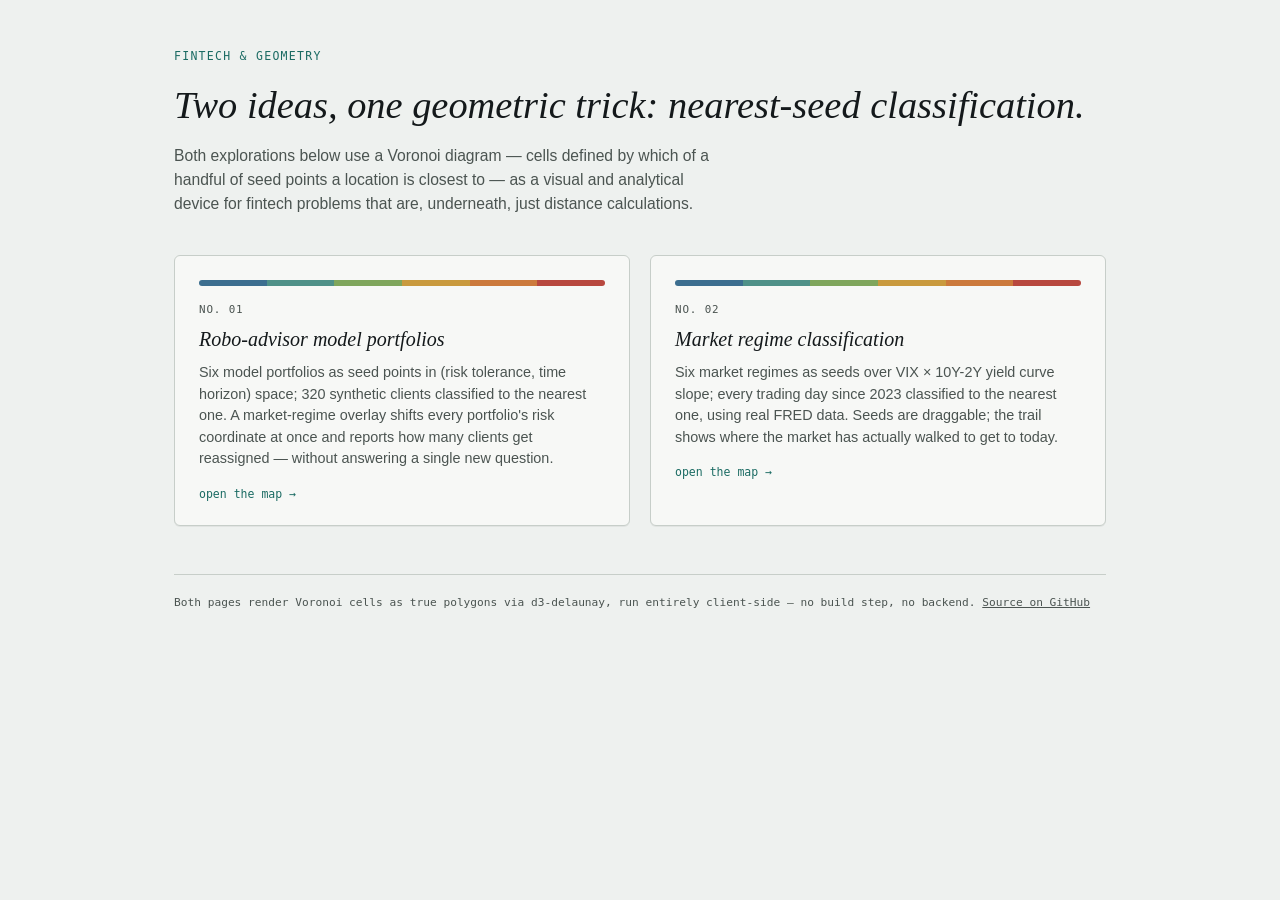
==== index.html @ 3f83c4bc "Add landing page and README hero image for portfolio presentation index.html links the two explorati" ====
<!doctype html>
<html lang="en">
<head>
<meta charset="utf-8">
<meta name="viewport" content="width=device-width, initial-scale=1">
<title>Voronoi Fintech Explorations</title>
<link rel="icon" type="image/x-icon" href="./favicon.ico">
<style>
  :root {
    --paper: #eef1ef;
    --paper-2: #e3e7e4;
    --ink: #14191b;
    --ink-soft: #4b5451;
    --line: #c7cec9;
    --accent: #1b6b63;
    --accent-ink: #eef7f5;
    --card-bg: #f7f8f6;
    --shadow: 0 1px 0 rgba(20,25,27,0.06);

    --c1: #3c6e8f;
    --c2: #4f9188;
    --c3: #7fa65c;
    --c4: #c99a3e;
    --c5: #cc7a3c;
    --c6: #b8483f;

    --font-display: Georgia, "Iowan Old Style", "Palatino Linotype", "URW Palladio L", serif;
    --font-body: -apple-system, "Segoe UI", "Helvetica Neue", Arial, sans-serif;
    --font-mono: ui-monospace, "SF Mono", "Cascadia Mono", "Consolas", monospace;
  }

  @media (prefers-color-scheme: dark) {
    :root {
      --paper: #12161a; --paper-2: #191f24; --ink: #e9edea; --ink-soft: #9aa6a1; --line: #2b3339;
      --accent: #4fb3a4; --accent-ink: #0d1a18; --card-bg: #171d21; --shadow: 0 1px 0 rgba(0,0,0,0.4);
      --c1: #6fa2c4; --c2: #6fbdb0; --c3: #a3c47c; --c4: #e0b95c; --c5: #e0955c; --c6: #d4726a;
    }
  }
  :root[data-theme="dark"] {
    --paper: #12161a; --paper-2: #191f24; --ink: #e9edea; --ink-soft: #9aa6a1; --line: #2b3339;
    --accent: #4fb3a4; --accent-ink: #0d1a18; --card-bg: #171d21; --shadow: 0 1px 0 rgba(0,0,0,0.4);
    --c1: #6fa2c4; --c2: #6fbdb0; --c3: #a3c47c; --c4: #e0b95c; --c5: #e0955c; --c6: #d4726a;
  }
  :root[data-theme="light"] {
    --paper: #eef1ef; --paper-2: #e3e7e4; --ink: #14191b; --ink-soft: #4b5451; --line: #c7cec9;
    --accent: #1b6b63; --accent-ink: #eef7f5; --card-bg: #f7f8f6; --shadow: 0 1px 0 rgba(20,25,27,0.06);
    --c1: #3c6e8f; --c2: #4f9188; --c3: #7fa65c; --c4: #c99a3e; --c5: #cc7a3c; --c6: #b8483f;
  }

  * { box-sizing: border-box; }
  html, body { margin: 0; padding: 0; }
  body {
    background: var(--paper);
    color: var(--ink);
    font-family: var(--font-body);
    font-size: 15px;
    line-height: 1.5;
  }
  .wrap {
    max-width: 980px;
    margin: 0 auto;
    padding: 3rem 1.5rem 4rem;
  }
  .eyebrow {
    font-family: var(--font-mono);
    font-size: 0.72rem;
    letter-spacing: 0.11em;
    text-transform: uppercase;
    color: var(--accent);
    margin-bottom: 0.75rem;
  }
  h1 {
    font-family: var(--font-display);
    font-weight: 400;
    font-style: italic;
    font-size: clamp(1.7rem, 3.4vw, 2.4rem);
    margin: 0 0 0.6rem;
    text-wrap: balance;
  }
  .thesis {
    max-width: 62ch;
    color: var(--ink-soft);
    font-size: 0.98rem;
    margin: 0 0 2.5rem;
  }

  .grid {
    display: grid;
    grid-template-columns: 1fr 1fr;
    gap: 1.25rem;
  }
  @media (max-width: 720px) {
    .grid { grid-template-columns: 1fr; }
  }

  a.card {
    display: block;
    background: var(--card-bg);
    border: 1px solid var(--line);
    border-radius: 6px;
    box-shadow: var(--shadow);
    padding: 1.5rem 1.5rem 1.35rem;
    text-decoration: none;
    color: inherit;
    transition: transform 0.12s ease, box-shadow 0.12s ease;
  }
  a.card:hover { transform: translateY(-2px); box-shadow: 0 4px 14px rgba(20,25,27,0.10); }
  a.card:focus-visible { outline: 2px solid var(--accent); outline-offset: 3px; }

  .swatch-row {
    display: flex;
    height: 6px;
    border-radius: 3px;
    overflow: hidden;
    margin-bottom: 1rem;
  }
  .swatch-row span { flex: 1; }

  .card-no {
    font-family: var(--font-mono);
    font-size: 0.68rem;
    letter-spacing: 0.08em;
    text-transform: uppercase;
    color: var(--ink-soft);
    margin-bottom: 0.35rem;
  }
  .card h2 {
    font-family: var(--font-display);
    font-style: italic;
    font-weight: 400;
    font-size: 1.25rem;
    margin: 0 0 0.5rem;
  }
  .card p {
    margin: 0 0 1rem;
    color: var(--ink-soft);
    font-size: 0.9rem;
  }
  .card-open {
    font-family: var(--font-mono);
    font-size: 0.72rem;
    color: var(--accent);
  }

  footer {
    margin-top: 3rem;
    padding-top: 1.25rem;
    border-top: 1px solid var(--line);
    font-family: var(--font-mono);
    font-size: 0.7rem;
    color: var(--ink-soft);
  }
  footer a { color: var(--ink-soft); }
</style>
</head>
<body>
<div class="wrap">
  <div class="eyebrow">Fintech &amp; Geometry</div>
  <h1>Two ideas, one geometric trick: nearest-seed classification.</h1>
  <p class="thesis">
    Both explorations below use a Voronoi diagram — cells defined by which of a
    handful of seed points a location is closest to — as a visual and analytical
    device for fintech problems that are, underneath, just distance calculations.
  </p>

  <div class="grid">
    <a class="card" href="./voronoi-robo.html">
      <div class="swatch-row">
        <span style="background:var(--c1)"></span><span style="background:var(--c2)"></span>
        <span style="background:var(--c3)"></span><span style="background:var(--c4)"></span>
        <span style="background:var(--c5)"></span><span style="background:var(--c6)"></span>
      </div>
      <div class="card-no">No. 01</div>
      <h2>Robo-advisor model portfolios</h2>
      <p>
        Six model portfolios as seed points in (risk tolerance, time horizon)
        space; 320 synthetic clients classified to the nearest one. A market-regime
        overlay shifts every portfolio's risk coordinate at once and reports how
        many clients get reassigned — without answering a single new question.
      </p>
      <div class="card-open">open the map →</div>
    </a>

    <a class="card" href="./voronoi-regime.html">
      <div class="swatch-row">
        <span style="background:var(--c1)"></span><span style="background:var(--c2)"></span>
        <span style="background:var(--c3)"></span><span style="background:var(--c4)"></span>
        <span style="background:var(--c5)"></span><span style="background:var(--c6)"></span>
      </div>
      <div class="card-no">No. 02</div>
      <h2>Market regime classification</h2>
      <p>
        Six market regimes as seeds over VIX × 10Y-2Y yield curve slope; every
        trading day since 2023 classified to the nearest one, using real FRED
        data. Seeds are draggable; the trail shows where the market has actually
        walked to get to today.
      </p>
      <div class="card-open">open the map →</div>
    </a>
  </div>

  <footer>
    Both pages render Voronoi cells as true polygons via d3-delaunay, run
    entirely client-side — no build step, no backend.
    <a href="https://github.com/patrickkeating-ca/voronoi">Source on GitHub</a>
  </footer>
</div>
</body>
</html>
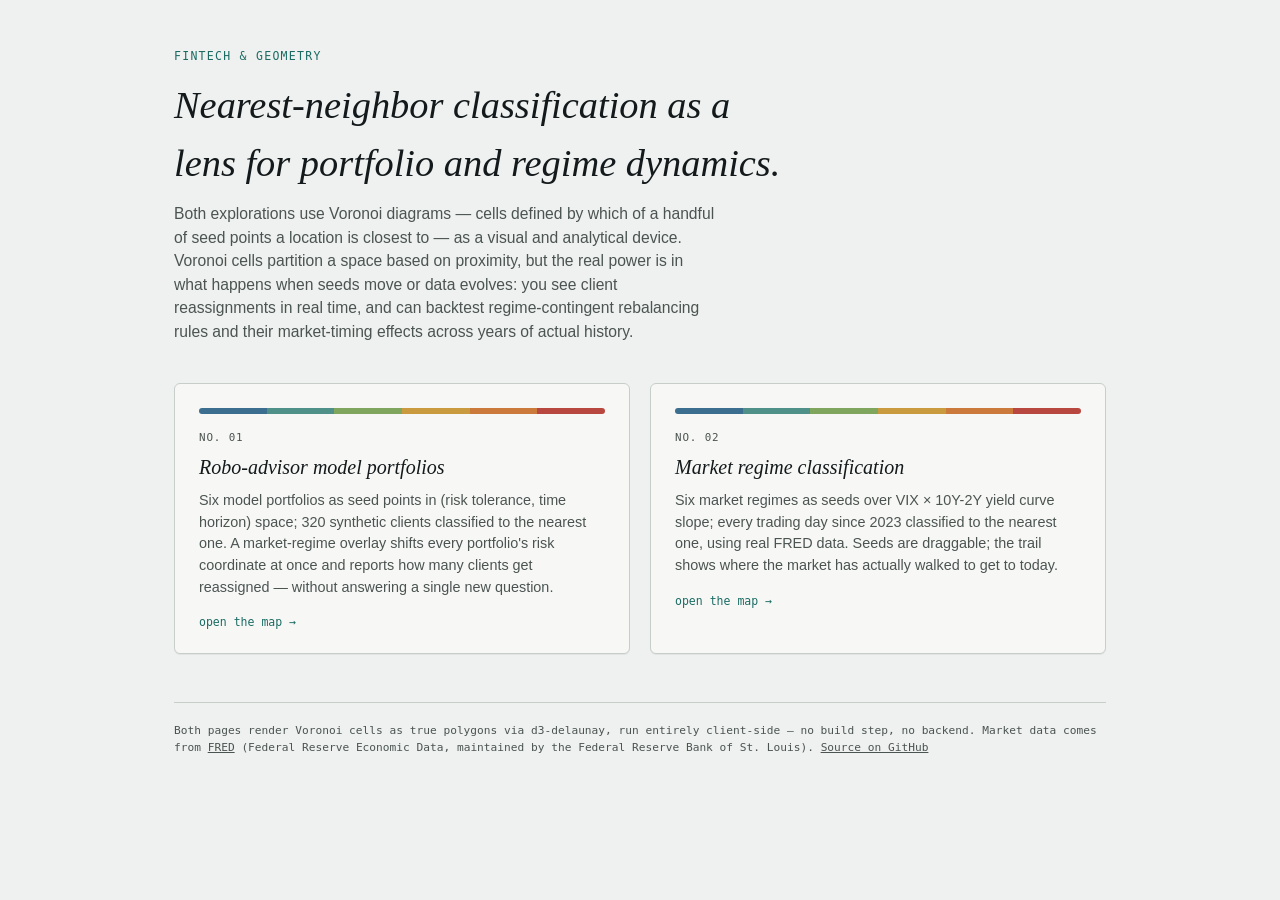
==== commit a759e2ca: "Professionalize index page and enhance client/seed styling - Rewrote index.html title and thesis: de" ====
--- a/index.html
+++ b/index.html
@@ -156,11 +156,14 @@
 <body>
 <div class="wrap">
   <div class="eyebrow">Fintech &amp; Geometry</div>
-  <h1>Two ideas, one geometric trick: nearest-seed classification.</h1>
+  <h1>Nearest-neighbor classification as a lens for portfolio and regime dynamics.</h1>
   <p class="thesis">
-    Both explorations below use a Voronoi diagram — cells defined by which of a
-    handful of seed points a location is closest to — as a visual and analytical
-    device for fintech problems that are, underneath, just distance calculations.
+    Both explorations use Voronoi diagrams — cells defined by which of a handful of
+    seed points a location is closest to — as a visual and analytical device. Voronoi
+    cells partition a space based on proximity, but the real power is in what happens
+    when seeds move or data evolves: you see client reassignments in real time, and
+    can backtest regime-contingent rebalancing rules and their market-timing effects
+    across years of actual history.
   </p>
 
   <div class="grid">
@@ -201,7 +204,9 @@
 
   <footer>
     Both pages render Voronoi cells as true polygons via d3-delaunay, run
-    entirely client-side — no build step, no backend.
+    entirely client-side — no build step, no backend. Market data comes from
+    <a href="https://fred.stlouisfed.org/">FRED</a> (Federal Reserve Economic Data,
+    maintained by the Federal Reserve Bank of St. Louis).
     <a href="https://github.com/patrickkeating-ca/voronoi">Source on GitHub</a>
   </footer>
 </div>
